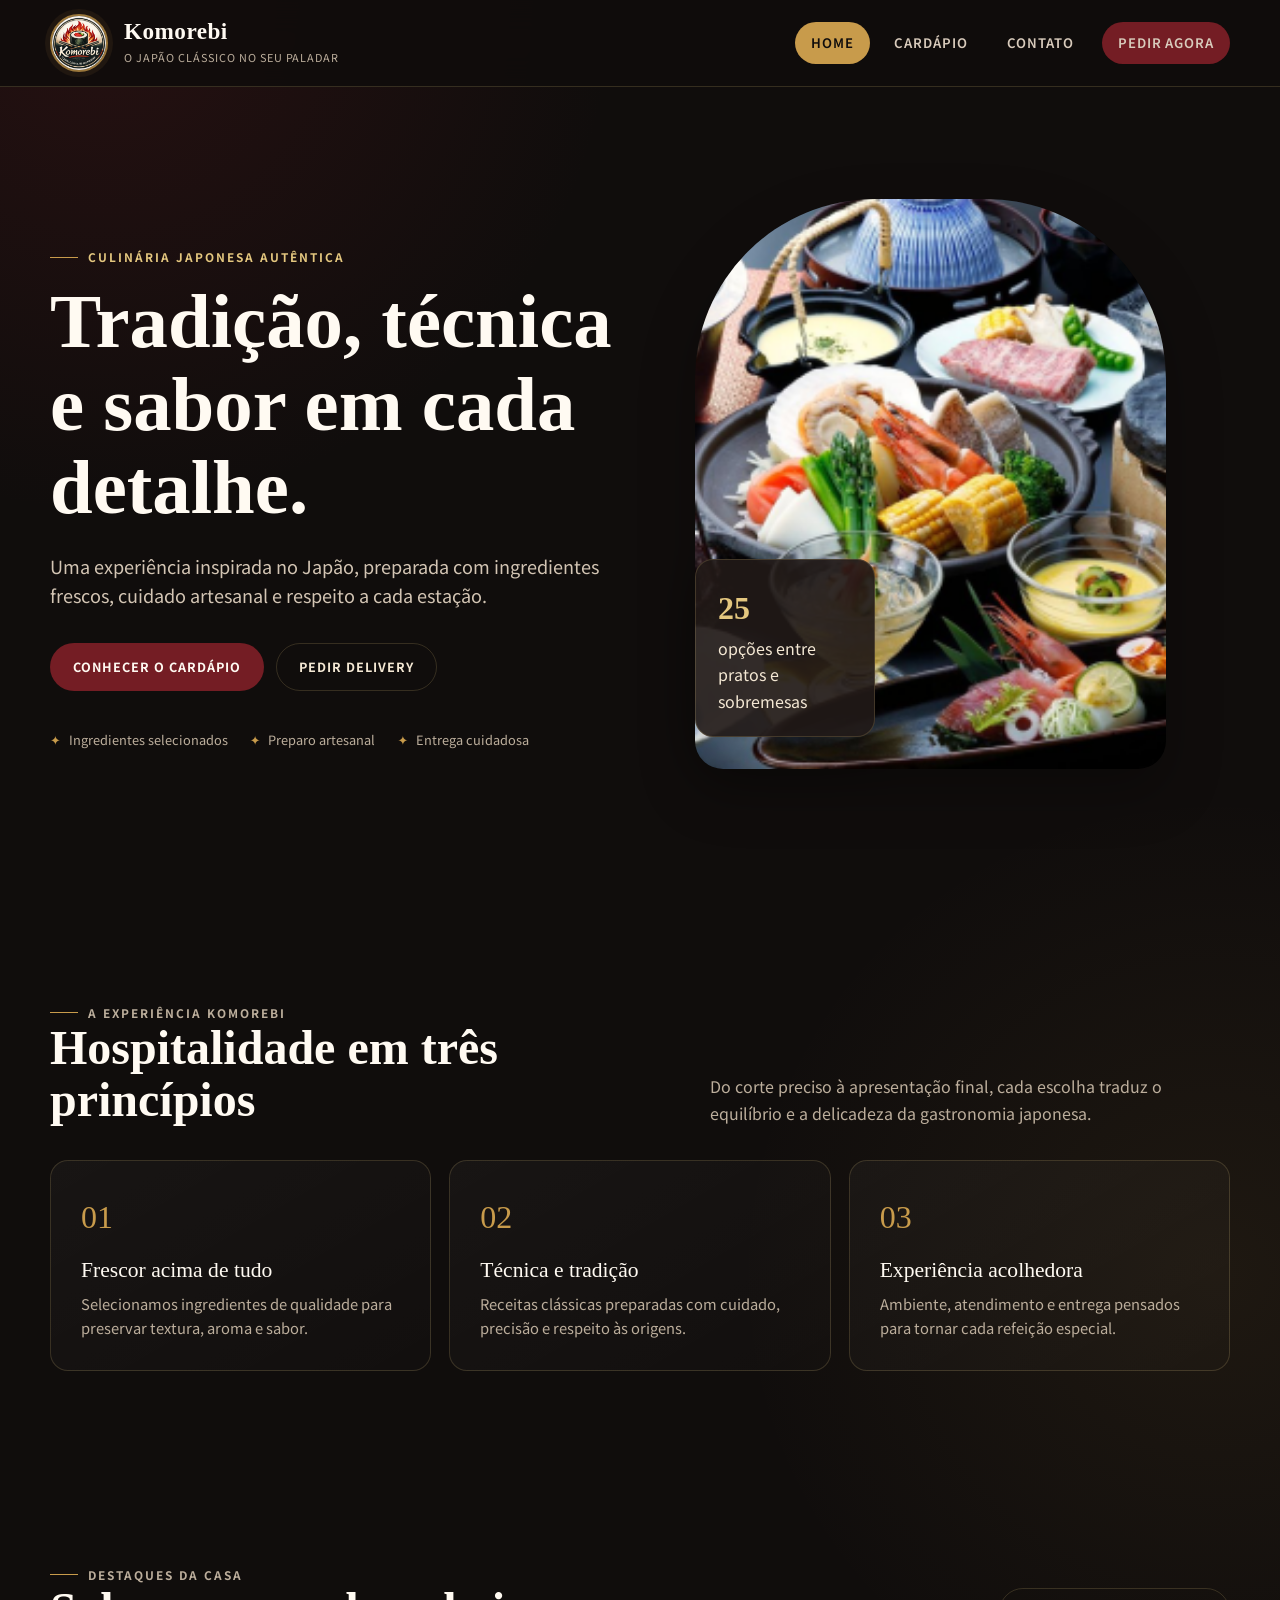
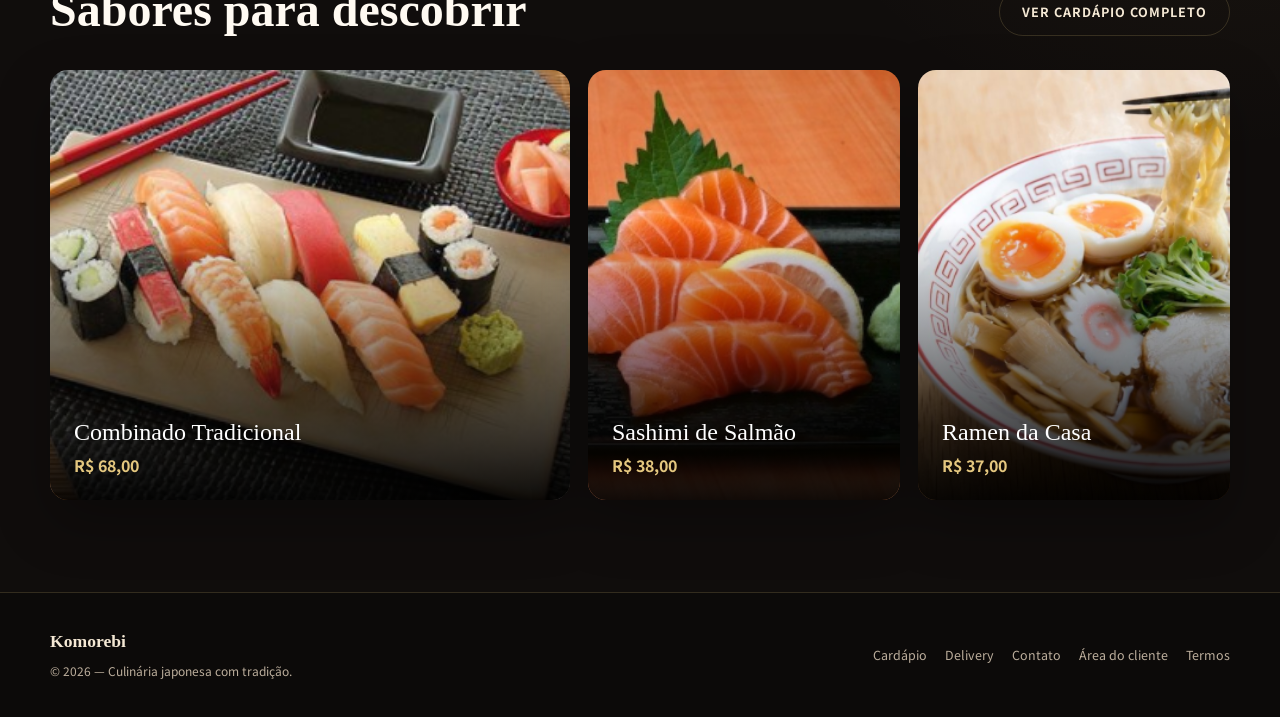
==== index.html @ c45d0b10 "update" ====
<!DOCTYPE html>
<html lang="pt-br">
<head>
  <meta charset="utf-8">
  <meta name="viewport" content="width=device-width, initial-scale=1">
  <meta http-equiv="refresh" content="0; url=template/index.html">
  <title>Komorebi | Restaurante Japonês</title>
  <link rel="canonical" href="template/index.html">
  <script>window.location.replace("template/index.html");</script>
</head>
<body>
  <p>Abrindo o site Komorebi… <a href="template/index.html">clique aqui caso não abra automaticamente</a>.</p>
</body>
</html>
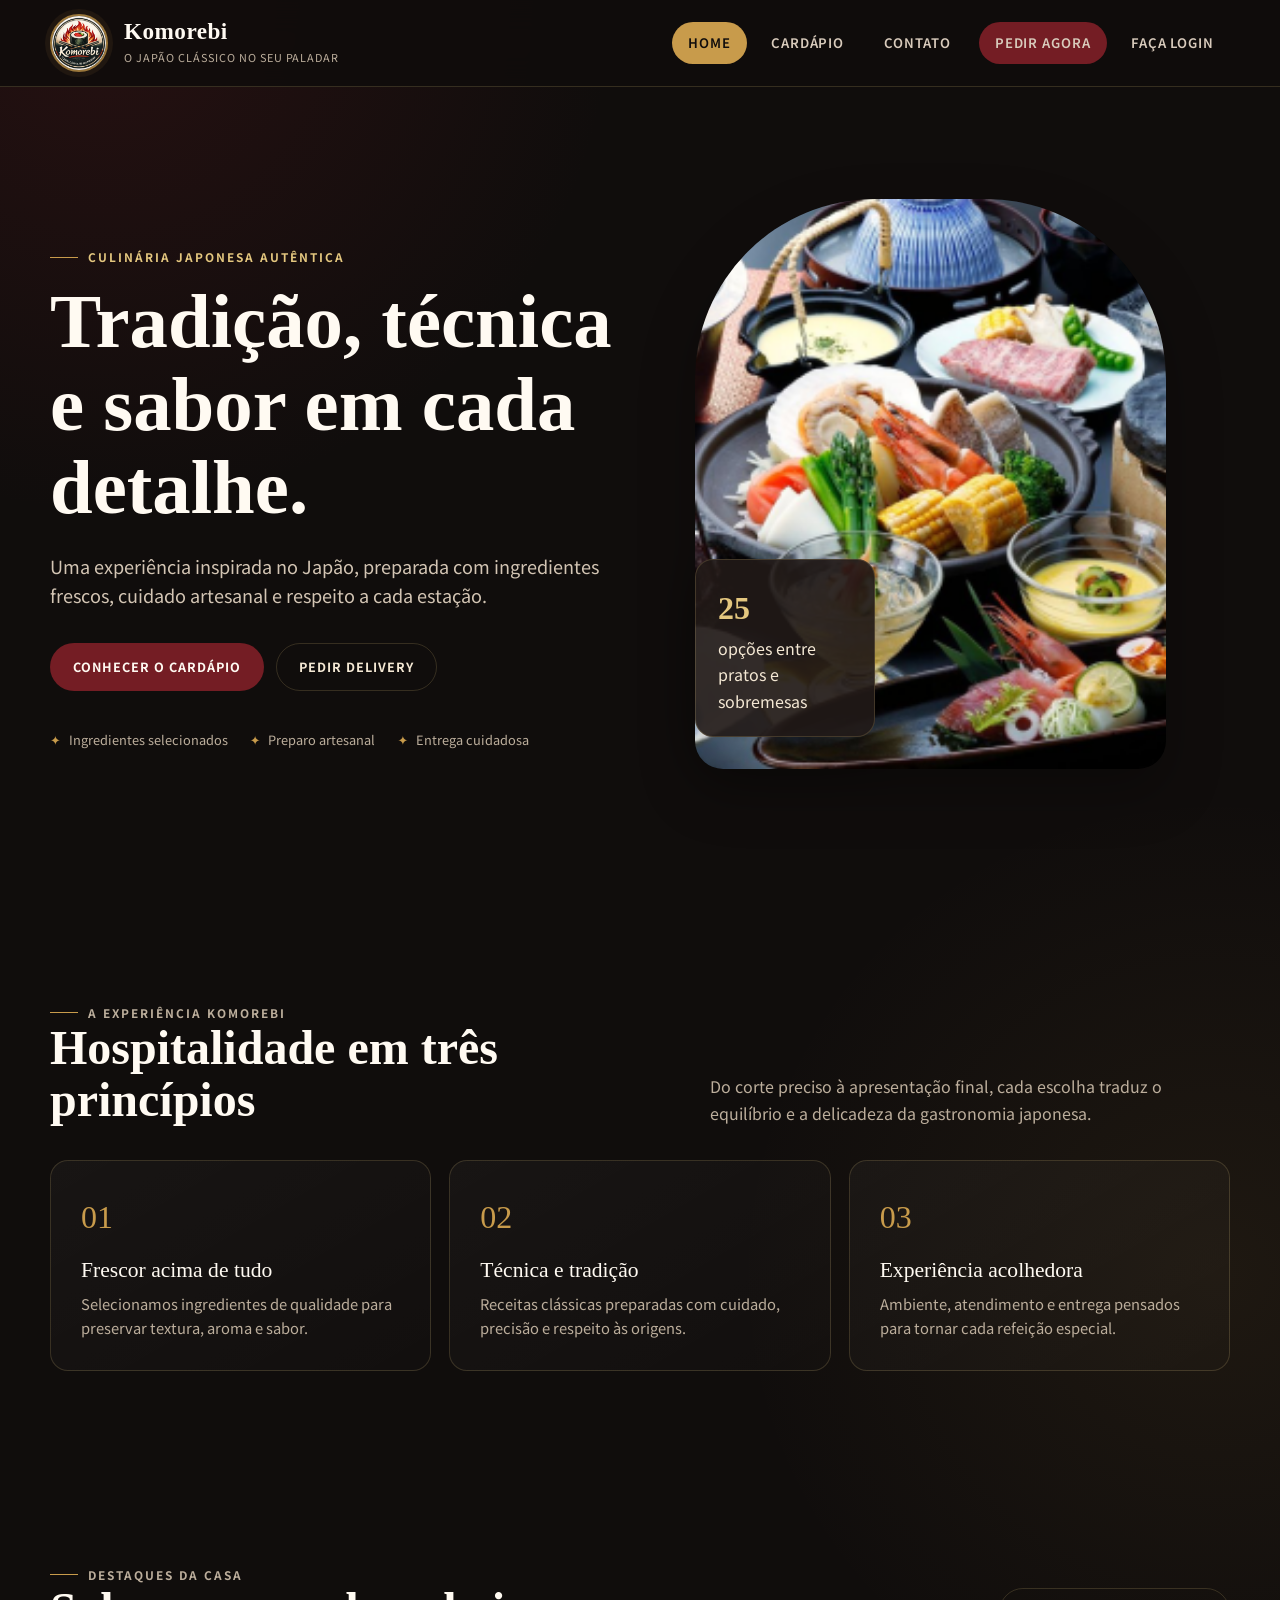
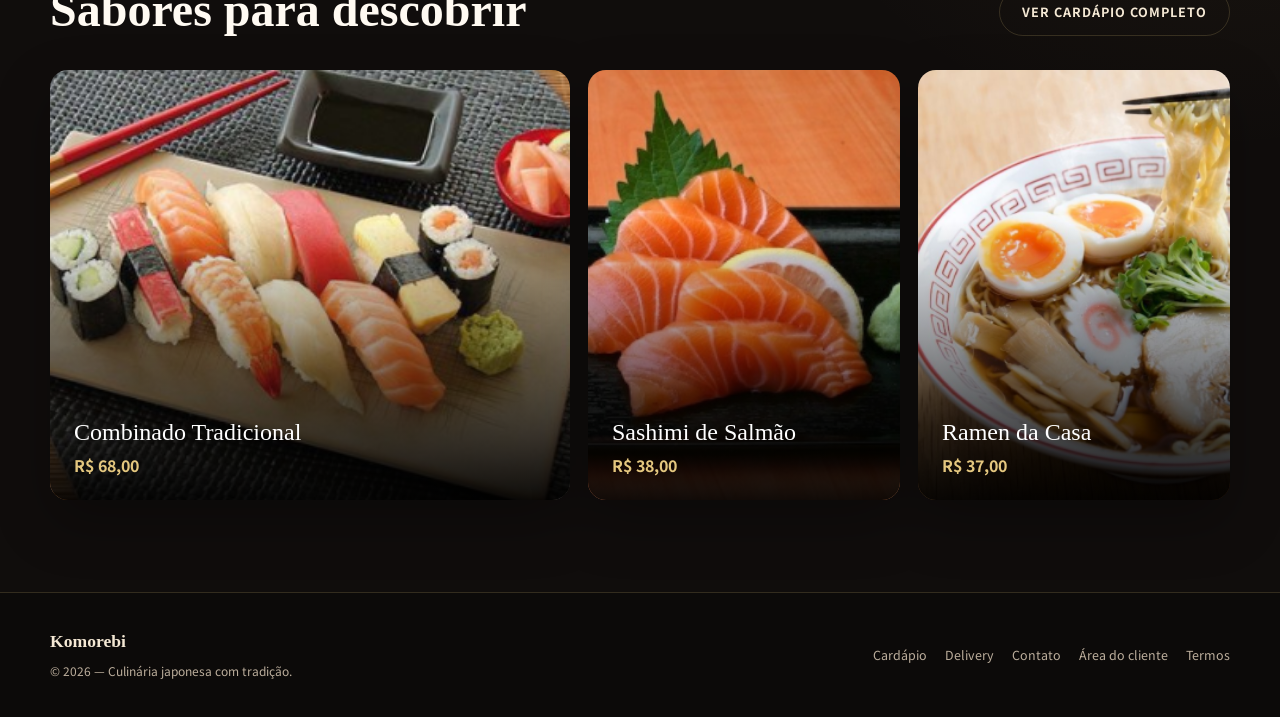
==== commit 31506e7a: "melhoria" ====
--- a/index.html
+++ b/index.html
@@ -3,12 +3,85 @@
 <head>
   <meta charset="utf-8">
   <meta name="viewport" content="width=device-width, initial-scale=1">
-  <meta http-equiv="refresh" content="0; url=template/index.html">
+  <meta name="description" content="Komorebi: culinária japonesa clássica, ingredientes frescos e uma experiência acolhedora.">
   <title>Komorebi | Restaurante Japonês</title>
-  <link rel="canonical" href="template/index.html">
-  <script>window.location.replace("template/index.html");</script>
+  <link rel="icon" href="static/img/logo.png" type="image/png">
+  <link rel="preconnect" href="https://fonts.googleapis.com">
+  <link rel="preconnect" href="https://fonts.gstatic.com" crossorigin>
+  <link href="https://cdn.jsdelivr.net/npm/bootstrap@5.3.8/dist/css/bootstrap.min.css" rel="stylesheet">
+  <link href="https://fonts.googleapis.com/css2?family=Noto+Sans+JP:wght@300;400;500;700&display=swap" rel="stylesheet">
+  <link href="static/css/theme.css?v=8" rel="stylesheet">
 </head>
 <body>
-  <p>Abrindo o site Komorebi… <a href="template/index.html">clique aqui caso não abra automaticamente</a>.</p>
+  <header class="site-header">
+    <nav class="navbar navbar-expand-lg" aria-label="Navegação principal">
+      <div class="container-fluid">
+        <a class="navbar-brand d-flex align-items-center" href="index.html">
+          <img class="brand-logo" src="static/img/logo.png" alt="Logo Komorebi">
+          <span class="ms-3"><span class="brand-title d-block">Komorebi</span><span class="brand-sub d-block">O Japão clássico no seu paladar</span></span>
+        </a>
+        <button class="navbar-toggler" type="button" data-bs-toggle="collapse" data-bs-target="#navbarNav" aria-controls="navbarNav" aria-expanded="false" aria-label="Abrir menu"><span class="navbar-toggler-icon"></span></button>
+        <div class="collapse navbar-collapse" id="navbarNav">
+          <ul class="navbar-nav ms-auto">
+            <li class="nav-item"><a class="nav-link active" href="index.html">Home</a></li>
+            <li class="nav-item"><a class="nav-link" href="template/cardapio.html">Cardápio</a></li>
+            <li class="nav-item"><a class="nav-link" href="template/contato.html">Contato</a></li>
+            <li class="nav-item"><a class="nav-link nav-order" href="template/delivery.html">Pedir agora</a></li>
+          <li class="nav-item"><a class="nav-link" href="template/login_cliente.html">Faça Login</a></li></ul>
+        </div>
+      </div>
+    </nav>
+  </header>
+
+  <main>
+    <section class="hero container-narrow">
+      <div class="hero-copy">
+        <p class="eyebrow">Culinária japonesa autêntica</p>
+        <h1 class="display-title">Tradição, técnica e sabor em cada detalhe.</h1>
+        <p class="lead-copy">Uma experiência inspirada no Japão, preparada com ingredientes frescos, cuidado artesanal e respeito a cada estação.</p>
+        <div class="hero-actions">
+          <a class="btn-brand" href="template/cardapio.html">Conhecer o cardápio</a>
+          <a class="btn-ghost" href="template/delivery.html">Pedir delivery</a>
+        </div>
+        <div class="hero-proof"><span>Ingredientes selecionados</span><span>Preparo artesanal</span><span>Entrega cuidadosa</span></div>
+      </div>
+      <div class="hero-visual">
+        <img class="hero-main-image" src="static/img/CARDAPIO4.png" alt="Seleção especial da culinária japonesa Komorebi">
+        <div class="hero-badge"><strong>25</strong> opções entre pratos e sobremesas</div>
+      </div>
+    </section>
+
+    <section class="section-block">
+      <div class="container-narrow">
+        <div class="section-intro">
+          <div><p class="eyebrow">A experiência Komorebi</p><h2 class="section-heading">Hospitalidade em três princípios</h2></div>
+          <p>Do corte preciso à apresentação final, cada escolha traduz o equilíbrio e a delicadeza da gastronomia japonesa.</p>
+        </div>
+        <div class="feature-grid">
+          <article class="feature-card"><span class="feature-number">01</span><h3>Frescor acima de tudo</h3><p>Selecionamos ingredientes de qualidade para preservar textura, aroma e sabor.</p></article>
+          <article class="feature-card"><span class="feature-number">02</span><h3>Técnica e tradição</h3><p>Receitas clássicas preparadas com cuidado, precisão e respeito às origens.</p></article>
+          <article class="feature-card"><span class="feature-number">03</span><h3>Experiência acolhedora</h3><p>Ambiente, atendimento e entrega pensados para tornar cada refeição especial.</p></article>
+        </div>
+      </div>
+    </section>
+
+    <section class="section-block">
+      <div class="container-narrow">
+        <div class="section-intro">
+          <div><p class="eyebrow">Destaques da casa</p><h2 class="section-heading">Sabores para descobrir</h2></div>
+          <a class="btn-ghost" href="template/cardapio.html">Ver cardápio completo</a>
+        </div>
+        <div class="dish-preview-grid">
+          <article class="dish-preview"><img src="static/img/CARDAPIO3.png" alt="Combinado tradicional"><div class="dish-preview-info"><h3>Combinado Tradicional</h3><span>R$ 68,00</span></div></article>
+          <article class="dish-preview"><img src="static/img/CARDAPIO5.png" alt="Sashimi de salmão"><div class="dish-preview-info"><h3>Sashimi de Salmão</h3><span>R$ 38,00</span></div></article>
+          <article class="dish-preview"><img src="static/img/CARDAPIO9.png" alt="Ramen da casa"><div class="dish-preview-info"><h3>Ramen da Casa</h3><span>R$ 37,00</span></div></article>
+        </div>
+      </div>
+    </section>
+  </main>
+
+  <footer class="site-footer"><div class="footer-inner"><div class="footer-brand"><strong>Komorebi</strong><span>© <span data-current-year></span> — Culinária japonesa com tradição.</span></div><div class="footer-links"><a href="template/cardapio.html">Cardápio</a><a href="template/delivery.html">Delivery</a><a href="template/contato.html">Contato</a><a href="template/login_cliente.html">Área do cliente</a><a href="template/termos.html">Termos</a></div></div></footer>
+  <script src="https://cdn.jsdelivr.net/npm/bootstrap@5.3.8/dist/js/bootstrap.bundle.min.js"></script>
+  <script src="static/js/site.js?v=5"></script>
 </body>
 </html>
--- a/static/css/theme.css
+++ b/static/css/theme.css
@@ -0,0 +1,25 @@
+:root{--ink:#100d0c;--ink-soft:#191412;--surface:#211a17;--surface-2:#2a211d;--wine:#741d24;--gold:#c89b4b;--gold-light:#e4c77f;--cream:#f4e8d4;--muted:#bcae9c;--white:#fffaf2;--line:rgba(228,199,127,.18);--shadow:0 22px 55px rgba(0,0,0,.28);--radius:18px}
+*{box-sizing:border-box}html{scroll-behavior:smooth}body{min-height:100vh;margin:0;overflow-x:hidden;color:var(--cream)!important;background:radial-gradient(circle at 8% 0%,rgba(116,29,36,.22),transparent 32rem),radial-gradient(circle at 95% 55%,rgba(200,155,75,.08),transparent 30rem),var(--ink)!important;font-family:"Noto Sans JP",system-ui,sans-serif!important;line-height:1.65}body::before{position:fixed;inset:0;z-index:-1;content:"";opacity:.16;pointer-events:none;background-image:linear-gradient(rgba(255,255,255,.018) 1px,transparent 1px),linear-gradient(90deg,rgba(255,255,255,.018) 1px,transparent 1px);background-size:32px 32px}a{color:inherit}img{max-width:100%}
+.site-header{position:sticky;top:0;z-index:1000;background:rgba(16,13,12,.9)!important;border-bottom:1px solid var(--line);backdrop-filter:blur(16px)}.site-header .navbar{min-height:86px;padding:8px 0;background:transparent!important}.site-header .container-fluid{width:min(1180px,calc(100% - 32px));margin:0 auto;padding-inline:0!important}.navbar-brand{color:var(--white)!important;text-decoration:none}.brand-logo{width:58px!important;height:58px!important;object-fit:cover;border-radius:50%;border:2px solid rgba(200,155,75,.75);box-shadow:0 0 0 5px rgba(200,155,75,.08)}.brand-title{color:var(--white)!important;font-family:Georgia,serif;font-size:1.45rem!important;font-weight:700!important;line-height:1.05;letter-spacing:.02em}.brand-sub{margin-top:5px;color:var(--muted)!important;font-size:.68rem!important;letter-spacing:.09em;text-transform:uppercase}.navbar-nav{gap:8px;align-items:center}.navbar .nav-link{position:relative;padding:10px 16px!important;color:#d8cbbc!important;font-size:.82rem!important;font-weight:600!important;letter-spacing:.07em;text-transform:uppercase;border-radius:999px;transition:.2s ease}.navbar .nav-link:hover{color:var(--white)!important;background:rgba(255,255,255,.06)}.navbar .nav-link.active{color:var(--ink)!important;background:var(--gold)!important}.nav-order{margin-left:4px;color:var(--white)!important;background:var(--wine)!important}.nav-order:hover{background:#8f2830!important}.navbar-toggler{padding:8px;border:1px solid var(--line)!important;background:var(--cream)!important;box-shadow:none!important}
+.container-narrow{width:min(1180px,calc(100% - 32px));margin-inline:auto}.eyebrow{display:inline-flex;align-items:center;gap:10px;margin:0 0 14px;color:var(--gold-light);font-size:.74rem;font-weight:700;letter-spacing:.17em;text-transform:uppercase}.eyebrow::before{width:28px;height:1px;content:"";background:var(--gold)}.display-title,.page-title,.section-heading{margin:0;color:var(--white)!important;font-family:Georgia,"Times New Roman",serif;font-weight:600;line-height:1.08}.display-title{max-width:760px;font-size:clamp(2.7rem,6vw,5.4rem)}.page-title{padding:0!important;font-size:clamp(2.35rem,5vw,4.4rem)!important;background:none!important}.section-heading{font-size:clamp(1.9rem,4vw,3rem)}.lead-copy{max-width:660px;margin:22px 0 0;color:#d3c5b4;font-size:clamp(1rem,1.5vw,1.13rem)}
+.hero{position:relative;display:grid;grid-template-columns:1.03fr .97fr;align-items:center;gap:clamp(32px,6vw,80px);min-height:calc(100vh - 86px);padding-block:72px}.hero-actions{display:flex;flex-wrap:wrap;gap:12px;margin-top:32px}.hero-proof{display:flex;flex-wrap:wrap;gap:22px;margin-top:38px;color:var(--muted);font-size:.8rem}.hero-proof span{display:flex;align-items:center;gap:8px}.hero-proof span::before{color:var(--gold);content:"✦"}.hero-visual{position:relative;min-height:590px}.hero-main-image{width:88%;height:570px;margin-left:auto;object-fit:cover;border-radius:180px 180px 28px 28px;box-shadow:var(--shadow)}.hero-badge{position:absolute;left:0;bottom:52px;width:180px;padding:22px;border:1px solid var(--line);border-radius:var(--radius);color:var(--cream);background:rgba(33,26,23,.92);box-shadow:var(--shadow)}.hero-badge strong{display:block;color:var(--gold-light);font-family:Georgia,serif;font-size:2rem}
+.btn-brand,.btn-ghost,.btn-primary,.btn-send,.btn-register-submit,.btn-checkout{display:inline-flex!important;align-items:center;justify-content:center;min-height:48px;padding:12px 22px!important;border:1px solid transparent!important;border-radius:999px!important;font-size:.79rem!important;font-weight:700!important;letter-spacing:.08em;text-decoration:none!important;text-transform:uppercase;transition:transform .2s ease,background .2s ease,border-color .2s ease}.btn-brand,.btn-primary,.btn-send,.btn-register-submit,.btn-checkout{color:var(--white)!important;background:var(--wine)!important}.btn-brand:hover,.btn-primary:hover,.btn-send:hover,.btn-register-submit:hover,.btn-checkout:hover{color:var(--white)!important;background:#922a33!important;transform:translateY(-2px)}.btn-ghost{color:var(--cream)!important;border-color:var(--line)!important;background:transparent!important}.btn-ghost:hover{border-color:var(--gold)!important;background:rgba(200,155,75,.08)!important;transform:translateY(-2px)}
+.section-block{padding-block:92px}.section-intro{display:flex;align-items:end;justify-content:space-between;gap:24px;margin-bottom:34px}.section-intro p{max-width:520px;margin:0;color:var(--muted)}.feature-grid{display:grid;grid-template-columns:repeat(3,1fr);gap:18px}.feature-card{padding:30px;border:1px solid var(--line);border-radius:var(--radius);background:linear-gradient(150deg,rgba(255,255,255,.035),rgba(255,255,255,.012))}.feature-number{color:var(--gold);font-family:Georgia,serif;font-size:2rem}.feature-card h3{margin:14px 0 8px;color:var(--white);font-family:Georgia,serif;font-size:1.35rem}.feature-card p{margin:0;color:var(--muted);font-size:.92rem}.dish-preview-grid{display:grid;grid-template-columns:1.25fr .75fr .75fr;gap:18px}.dish-preview{position:relative;min-height:430px;overflow:hidden;border-radius:var(--radius);box-shadow:var(--shadow)}.dish-preview img{width:100%;height:100%;object-fit:cover;transition:transform .5s ease}.dish-preview:hover img{transform:scale(1.04)}.dish-preview::after{position:absolute;inset:35% 0 0;content:"";background:linear-gradient(transparent,rgba(0,0,0,.92))}.dish-preview-info{position:absolute;right:24px;bottom:22px;left:24px;z-index:1}.dish-preview-info h3{margin:0 0 5px;color:#fff;font-family:Georgia,serif;font-size:1.5rem}.dish-preview-info span{color:var(--gold-light);font-weight:700}
+.page-hero{padding:82px 0 56px;text-align:center}.page-hero .eyebrow{justify-content:center}.page-hero .eyebrow::after{width:28px;height:1px;content:"";background:var(--gold)}.page-hero .lead-copy{margin-inline:auto}.menu-page{width:min(1180px,calc(100% - 32px))!important;max-width:none!important;padding:0 0 100px!important}.menu-grid{display:grid!important;grid-template-columns:repeat(3,minmax(0,1fr))!important;gap:24px!important}.menu-grid .card{height:100%;overflow:hidden;border:1px solid var(--line)!important;border-radius:var(--radius)!important;color:var(--cream)!important;background:var(--surface)!important;box-shadow:none!important;transition:transform .25s ease,border-color .25s ease,box-shadow .25s ease}.menu-grid .card:hover{border-color:rgba(200,155,75,.52)!important;box-shadow:var(--shadow)!important;transform:translateY(-6px)}.menu-grid .card-img-top{height:238px!important;object-fit:cover!important}.menu-grid .card-body{display:flex;flex-direction:column;align-items:flex-start;padding:24px!important}.menu-grid .card-title{margin-bottom:10px;color:var(--white)!important;font-family:Georgia,serif;font-size:1.35rem!important}.menu-grid .card-text{flex:1;margin-bottom:20px!important;color:var(--muted)!important;font-size:.89rem}.price{display:block;margin-top:14px;color:var(--gold-light);font-size:1.12rem;font-weight:700}.menu-grid .btn{width:100%}
+.contact-layout{display:grid;grid-template-columns:.84fr 1.16fr;gap:28px;padding-bottom:100px}.contact-panel,.form-panel,.checkout-panel,.register-card{border:1px solid var(--line);border-radius:var(--radius);background:rgba(33,26,23,.83);box-shadow:var(--shadow)}.contact-panel,.form-panel{padding:clamp(26px,4vw,44px)}.contact-list{display:grid}.contact-item{padding:22px 0;border-bottom:1px solid var(--line)}.contact-item:last-child{border-bottom:0}.contact-item small{display:block;margin-bottom:6px;color:var(--gold);font-size:.7rem;font-weight:700;letter-spacing:.12em;text-transform:uppercase}.contact-item p,.contact-item a{margin:0;color:var(--cream);text-decoration:none}.contact-item a:hover{color:var(--gold-light)}.panel-title{margin:0 0 8px;color:var(--white);font-family:Georgia,serif;font-size:2rem}.panel-copy{margin:0 0 28px;color:var(--muted)}
+.field-grid{display:grid;grid-template-columns:repeat(2,minmax(0,1fr));gap:18px}.field-full{grid-column:1/-1}.form-label,.form-label-contact{display:block;margin-bottom:8px;color:var(--cream)!important;font-size:.78rem;font-weight:600}.form-control,.form-control-contact,.form-control-delivery,.form-control-register,select,textarea{width:100%;min-height:50px;padding:12px 15px!important;color:var(--cream)!important;border:1px solid rgba(244,232,212,.14)!important;border-radius:11px!important;outline:0;background:rgba(16,13,12,.72)!important;box-shadow:none!important}select option{color:var(--cream);background:var(--ink)}textarea{min-height:140px;resize:vertical}.form-control:focus,.form-control-contact:focus,.form-control-delivery:focus,.form-control-register:focus,select:focus,textarea:focus{border-color:var(--gold)!important;box-shadow:0 0 0 3px rgba(200,155,75,.1)!important}::placeholder{color:#7e7368!important;opacity:1}.form-note,.form-disclaimer{margin:16px 0 22px;color:var(--muted)!important;font-size:.78rem}.form-feedback{display:none;margin-top:14px;padding:12px 14px;border-radius:10px;color:#dff2df;background:rgba(65,137,75,.18)}.form-feedback.show{display:block}
+.delivery-top{padding:54px 0 26px}.restaurant-bar{display:flex;align-items:center;justify-content:space-between;gap:24px;padding:26px 30px;border:1px solid var(--line);border-radius:var(--radius);background:var(--surface)}.restaurant-bar h1{margin:0;color:var(--white);font-family:Georgia,serif;font-size:clamp(1.8rem,4vw,2.7rem)}.restaurant-bar p{margin:6px 0 0;color:var(--muted)}.open-badge{display:inline-flex;align-items:center;gap:8px;color:#9bd3a2;font-size:.79rem;font-weight:700}.open-badge::before{width:8px;height:8px;content:"";border-radius:50%;background:#67bd72;box-shadow:0 0 0 5px rgba(103,189,114,.12)}.cart-pill{min-width:130px;padding:12px 18px;color:var(--white);border:1px solid var(--line);border-radius:999px;text-align:center;background:rgba(255,255,255,.035)}.service-grid{display:grid;grid-template-columns:repeat(2,1fr);gap:14px;margin:18px 0}.service-card{display:flex;align-items:center;gap:14px;padding:18px 20px;border:1px solid var(--line);border-radius:14px;background:rgba(33,26,23,.72)}.service-icon{display:grid;place-items:center;width:42px;height:42px;border-radius:50%;color:var(--gold-light);background:rgba(200,155,75,.12)}.service-card strong{display:block;color:var(--white)}.service-card span{color:var(--muted);font-size:.8rem}.search-box{display:flex;gap:10px;margin:20px 0 12px}.search-box input{min-height:52px}.category-tabs{display:flex;gap:9px;overflow-x:auto;padding:0 0 18px;scrollbar-width:thin}.category-tabs a{flex:0 0 auto;padding:9px 15px;color:var(--muted);border:1px solid var(--line);border-radius:999px;font-size:.72rem;font-weight:700;text-decoration:none;text-transform:uppercase}.category-tabs a:hover,.category-tabs a.active{color:var(--ink);border-color:var(--gold);background:var(--gold)}.delivery-content{display:grid;grid-template-columns:1fr 350px;align-items:start;gap:28px;padding:25px 0 100px}.product-section+.product-section{margin-top:48px}.product-section h2{margin:0 0 18px;color:var(--white);font-family:Georgia,serif;font-size:1.8rem}.product-list{display:grid;grid-template-columns:repeat(2,minmax(0,1fr));gap:16px}.product-item{display:grid;grid-template-columns:118px 1fr;min-height:140px;overflow:hidden;border:1px solid var(--line);border-radius:14px;background:var(--surface);transition:.2s ease}.product-item:hover{border-color:rgba(200,155,75,.5);transform:translateY(-3px)}.product-item img{width:118px;height:100%;object-fit:cover}.product-copy{display:flex;flex-direction:column;align-items:flex-start;padding:16px}.product-copy h3{margin:0 0 6px;color:var(--white);font-size:.96rem}.product-copy p{flex:1;margin:0 0 9px;color:var(--muted);font-size:.76rem;line-height:1.45}.product-price{color:var(--gold-light)!important;font-weight:700}.add-item{align-self:end;width:34px;height:34px;margin-top:-35px;color:var(--white);border:0;border-radius:50%;background:var(--wine)}.order-summary{position:sticky;top:112px;padding:26px;border:1px solid var(--line);border-radius:var(--radius);background:var(--surface);box-shadow:var(--shadow)}.order-summary h2{margin:0 0 8px;color:var(--white);font-family:Georgia,serif;font-size:1.65rem}.order-empty{padding:26px 0;color:var(--muted);text-align:center;border-block:1px solid var(--line)}.summary-row{display:flex;justify-content:space-between;gap:15px;padding:14px 0;color:var(--muted)}.summary-row strong{color:var(--white)}.checkout-panel{margin-top:28px;padding:clamp(25px,4vw,42px)}
+.register-page{display:grid;place-items:center;min-height:calc(100vh - 86px);padding:64px 16px 90px}.register-card{display:grid;grid-template-columns:1fr .88fr;width:min(1040px,100%);overflow:hidden}.register-form-side{padding:clamp(30px,5vw,62px)}.register-image-side{position:relative;min-height:620px}.register-image-side::after{position:absolute;inset:0;content:"";background:linear-gradient(180deg,transparent 35%,rgba(0,0,0,.82))}.register-image-side img{width:100%;height:100%;object-fit:cover}.image-caption{position:absolute;right:32px;bottom:28px;left:32px;z-index:1}.image-caption h2{color:#fff;font-family:Georgia,serif;font-size:2rem}.image-caption p{margin:0;color:#d8cbbc}.register-mark{width:64px;height:64px;margin-bottom:20px;object-fit:cover;border:2px solid var(--gold);border-radius:50%}.register-title{margin:0;color:var(--white);font-family:Georgia,serif;font-size:2.5rem}.register-subtitle{margin:9px 0 28px;color:var(--muted)}.register-form{display:grid;gap:16px}.register-login-link,.register-footer-text{color:var(--muted);font-size:.8rem}.link-login,.footer-link{color:var(--gold-light)}
+.site-footer{margin-top:0!important;padding:34px 0!important;color:var(--muted)!important;border-top:1px solid var(--line)!important;background:#0c0a09!important}.footer-inner{display:flex;align-items:center;justify-content:space-between;gap:24px;width:min(1180px,calc(100% - 32px));margin:0 auto}.footer-brand strong{display:block;color:var(--cream);font-family:Georgia,serif;font-size:1.1rem}.footer-brand span{font-size:.75rem}.footer-links{display:flex;flex-wrap:wrap;gap:18px}.footer-links a{color:var(--muted)!important;font-size:.78rem;text-decoration:none!important}.footer-links a:hover{color:var(--gold-light)!important}
+@media(max-width:991px){.navbar-nav{align-items:stretch;padding:16px 0 8px}.navbar .nav-link{text-align:center}.hero{grid-template-columns:1fr;min-height:auto;padding-block:64px 80px}.hero-copy{text-align:center}.hero-copy .eyebrow{justify-content:center}.hero-copy .lead-copy{margin-inline:auto}.hero-actions,.hero-proof{justify-content:center}.hero-visual{min-height:500px}.hero-main-image{width:94%;height:490px}.menu-grid{grid-template-columns:repeat(2,minmax(0,1fr))!important}.dish-preview-grid{grid-template-columns:1fr 1fr}.dish-preview:first-child{grid-column:1/-1}.contact-layout,.delivery-content{grid-template-columns:1fr}.order-summary{position:static}}
+@media(max-width:767px){.brand-logo{width:49px!important;height:49px!important}.brand-sub{display:none}.section-block{padding-block:68px}.section-intro{align-items:flex-start;flex-direction:column}.feature-grid,.dish-preview-grid,.menu-grid,.product-list,.field-grid{grid-template-columns:1fr!important}.dish-preview:first-child{grid-column:auto}.dish-preview{min-height:360px}.page-hero{padding:58px 0 38px}.menu-grid .card-img-top{height:220px!important}.restaurant-bar{align-items:flex-start;flex-direction:column;padding:24px}.service-grid{grid-template-columns:1fr}.register-card{grid-template-columns:1fr}.register-image-side{display:none}.footer-inner{align-items:flex-start;flex-direction:column}}
+@media(max-width:520px){.site-header .container-fluid,.container-narrow,.menu-page,.footer-inner{width:min(100% - 22px,1180px)!important}.hero{padding-top:45px}.display-title{font-size:2.55rem}.hero-visual{min-height:395px}.hero-main-image{height:385px;border-radius:100px 100px 22px 22px}.hero-badge{left:2px;bottom:24px;width:154px;padding:16px}.hero-actions .btn-brand,.hero-actions .btn-ghost{width:100%}.product-item{grid-template-columns:96px 1fr}.product-item img{width:96px}}
+.cart-items{padding:4px 0;border-block:1px solid var(--line)}.cart-item{display:flex;align-items:center;justify-content:space-between;gap:12px;padding:12px 0;border-bottom:1px solid rgba(228,199,127,.1)}.cart-item:last-child{border-bottom:0}.cart-item-name{color:var(--cream);font-size:.8rem;line-height:1.35}.cart-item-actions{display:flex;flex:0 0 auto;align-items:center;gap:9px}.cart-item-actions strong{color:var(--gold-light);font-size:.76rem}.remove-item{display:grid;place-items:center;width:28px;height:28px;padding:0;color:#e8b8b8;border:1px solid rgba(232,184,184,.25);border-radius:50%;font-size:1.1rem;line-height:1;background:rgba(116,29,36,.28);cursor:pointer;transition:.2s ease}.remove-item:hover,.remove-item:focus-visible{color:#fff;border-color:#b9444e;background:var(--wine);outline:0;transform:scale(1.08)}.field-error{display:block;min-height:1.2em;margin-top:6px;color:#f0a2a7;font-size:.72rem;font-weight:500}.is-invalid{border-color:#c94e58!important;box-shadow:0 0 0 3px rgba(201,78,88,.12)!important}.is-invalid:focus{border-color:#df6670!important;box-shadow:0 0 0 3px rgba(201,78,88,.18)!important}input[type="date"]{color-scheme:dark}.product-section{scroll-margin-top:120px}.menu-section{scroll-margin-top:110px}.menu-section+.menu-section{margin-top:90px}.menu-section-heading{display:flex;align-items:end;justify-content:space-between;gap:24px;margin-bottom:30px;padding-bottom:20px;border-bottom:1px solid var(--line)}.menu-section-heading p{max-width:500px;margin:0;color:var(--muted)}.menu-section-heading .eyebrow{margin-bottom:8px}.legal-content{width:min(880px,calc(100% - 32px));margin:0 auto 100px;padding:clamp(28px,5vw,56px);border:1px solid var(--line);border-radius:var(--radius);background:rgba(33,26,23,.83);box-shadow:var(--shadow)}.legal-content section+section{margin-top:34px;padding-top:30px;border-top:1px solid var(--line)}.legal-content h2{margin:0 0 12px;color:var(--white);font-family:Georgia,serif;font-size:1.45rem}.legal-content p,.legal-content li{color:var(--muted);font-size:.92rem}.legal-content ul{margin:0;padding-left:20px}.legal-updated{color:var(--gold-light)!important;font-size:.78rem!important}
+@media(max-width:767px){.menu-section-heading{align-items:flex-start;flex-direction:column}.legal-content{width:min(100% - 22px,880px);padding:25px}}
+@media(prefers-reduced-motion:reduce){*,*::before,*::after{scroll-behavior:auto!important;transition:none!important}}
+
+/* Área administrativa */
+.admin-body{display:flex;min-height:100vh;flex-direction:column}.admin-body [hidden]{display:none!important}.admin-body main{flex:1}.admin-login-wrap{display:grid;min-height:calc(100vh - 86px);place-items:center;padding:64px 16px 80px}.admin-login-card{width:min(480px,100%);padding:clamp(30px,5vw,52px);border:1px solid var(--line);border-radius:var(--radius);background:rgba(33,26,23,.9);box-shadow:var(--shadow)}.admin-login-heading{text-align:center}.admin-login-heading .register-mark{margin-inline:auto}.admin-login-heading .eyebrow{justify-content:center}.admin-login-heading .eyebrow::after{width:28px;height:1px;content:"";background:var(--gold)}.admin-login-title{margin:0;color:var(--white);font-family:Georgia,serif;font-size:clamp(2.2rem,6vw,3.2rem)}.admin-login-heading>p:last-child{margin:12px 0 28px;color:var(--muted);font-size:.9rem}.admin-login-form{display:grid;gap:18px}.password-field{position:relative}.password-field .form-control{padding-right:82px!important}.password-toggle{position:absolute;top:50%;right:13px;padding:5px;color:var(--gold-light);border:0;background:transparent;font-size:.72rem;font-weight:700;transform:translateY(-50%)}.admin-login-error{padding:11px 13px;color:#f4c6c9;border:1px solid rgba(201,78,88,.28);border-radius:10px;background:rgba(116,29,36,.24);font-size:.8rem;text-align:center}.demo-credentials{display:grid;gap:3px;margin-top:22px;padding:14px 16px;color:var(--muted);border:1px dashed rgba(200,155,75,.32);border-radius:11px;background:rgba(200,155,75,.055);font-size:.75rem}.demo-credentials strong{color:var(--gold-light)}.admin-back-link{display:block;margin-top:21px;color:var(--muted);font-size:.78rem;text-align:center;text-decoration:none}.admin-back-link:hover{color:var(--gold-light)}.admin-nav-count{display:inline-grid;min-width:22px;height:22px;margin-left:5px;place-items:center;padding-inline:5px;color:var(--cream);border-radius:999px;background:rgba(255,255,255,.1);font-size:.68rem}.navbar .nav-link.active .admin-nav-count{color:var(--ink);background:rgba(16,13,12,.16)}.navbar button.nav-link{border:0}.navbar .admin-logout{color:#e7a4a9!important}.navbar .admin-logout:hover{color:#fff!important;background:var(--wine)!important}.admin-dashboard{padding-block:58px 100px}.admin-welcome{display:flex;align-items:center;justify-content:space-between;gap:28px;padding-bottom:35px}.admin-welcome h1{margin:0;color:var(--white);font-family:Georgia,serif;font-size:clamp(2.2rem,5vw,4rem)}.admin-welcome>div>p:last-child{margin:10px 0 0;color:var(--muted)}.admin-clock{min-width:145px;padding:16px 20px;border:1px solid var(--line);border-radius:14px;background:var(--surface);text-align:right}.admin-clock span{display:block;color:var(--muted);font-size:.68rem;text-transform:uppercase}.admin-clock strong{color:var(--gold-light);font-size:1.25rem}.admin-stats{display:grid;grid-template-columns:repeat(3,1fr);gap:17px;margin-bottom:58px}.admin-stats article{display:flex;align-items:center;gap:17px;padding:24px;border:1px solid var(--line);border-radius:var(--radius);background:var(--surface)}.stat-icon{display:grid;flex:0 0 auto;width:48px;height:48px;place-items:center;color:var(--gold-light);border-radius:14px;background:rgba(200,155,75,.1);font-size:.82rem;font-weight:700}.admin-stats small{display:block;color:var(--muted);font-size:.72rem;text-transform:uppercase}.admin-stats strong{display:block;margin-top:3px;color:var(--white);font-family:Georgia,serif;font-size:1.7rem}.admin-section-heading{display:flex;align-items:end;justify-content:space-between;gap:24px;margin-bottom:24px;padding-bottom:22px;border-bottom:1px solid var(--line)}.admin-section-heading h2{margin:0;color:var(--white);font-family:Georgia,serif;font-size:2rem}.admin-search{width:min(350px,100%)}.admin-orders{display:grid;grid-template-columns:repeat(2,minmax(0,1fr));gap:18px}.admin-order-card{display:flex;flex-direction:column;padding:24px;border:1px solid var(--line);border-radius:var(--radius);background:var(--surface);transition:.2s ease}.admin-order-card:hover{border-color:rgba(200,155,75,.45);transform:translateY(-3px)}.order-card-top{display:flex;align-items:flex-start;justify-content:space-between;gap:18px}.order-number{color:var(--gold);font-size:.7rem;font-weight:700;letter-spacing:.08em;text-transform:uppercase}.order-card-top h3{margin:4px 0 0;color:var(--white);font-family:Georgia,serif;font-size:1.35rem}.order-status{flex:0 0 auto;padding:6px 10px;border-radius:999px;font-size:.65rem;font-weight:700;text-transform:uppercase}.order-status.active{color:#f0d694;background:rgba(200,155,75,.13)}.order-status.finished{color:#a8dfae;background:rgba(65,137,75,.18)}.order-meta{display:flex;gap:17px;margin:18px 0 15px;color:var(--muted);font-size:.75rem}.admin-order-card ul{flex:1;margin:0;padding:15px 0 15px 19px;color:var(--cream);border-block:1px solid var(--line);font-size:.84rem}.order-address{margin:14px 0;color:var(--muted);font-size:.76rem}.order-card-bottom{display:flex;align-items:center;justify-content:space-between;gap:16px}.order-card-bottom strong{color:var(--gold-light);font-size:1.12rem}.btn-finish-order,.btn-reopen-order{padding:9px 14px;border-radius:999px;font-size:.7rem;font-weight:700;text-transform:uppercase;transition:.2s ease}.btn-finish-order{color:var(--white);border:1px solid var(--wine);background:var(--wine)}.btn-reopen-order{color:var(--gold-light);border:1px solid rgba(200,155,75,.35);background:transparent}.btn-finish-order:hover,.btn-reopen-order:hover{color:var(--ink);border-color:var(--gold);background:var(--gold)}.admin-empty{padding:70px 20px;color:var(--muted);border:1px dashed var(--line);border-radius:var(--radius);text-align:center}.admin-empty span{display:grid;width:54px;height:54px;margin:0 auto 17px;place-items:center;color:var(--gold-light);border-radius:50%;background:rgba(200,155,75,.1);font-size:1.4rem}.admin-empty h2{color:var(--white);font-family:Georgia,serif}.admin-footer{margin-top:auto!important}
+@media(max-width:767px){.admin-welcome,.admin-section-heading{align-items:flex-start;flex-direction:column}.admin-clock{text-align:left}.admin-stats,.admin-orders{grid-template-columns:1fr}.admin-stats{margin-bottom:42px}.admin-search{width:100%}.order-card-top{align-items:flex-start}.admin-dashboard{padding-top:40px}}
+@media(max-width:420px){.order-card-bottom{align-items:flex-start;flex-direction:column}.btn-finish-order,.btn-reopen-order{width:100%}.admin-login-card{padding-inline:22px}}
+.password-field .form-control-register{padding-right:82px!important}
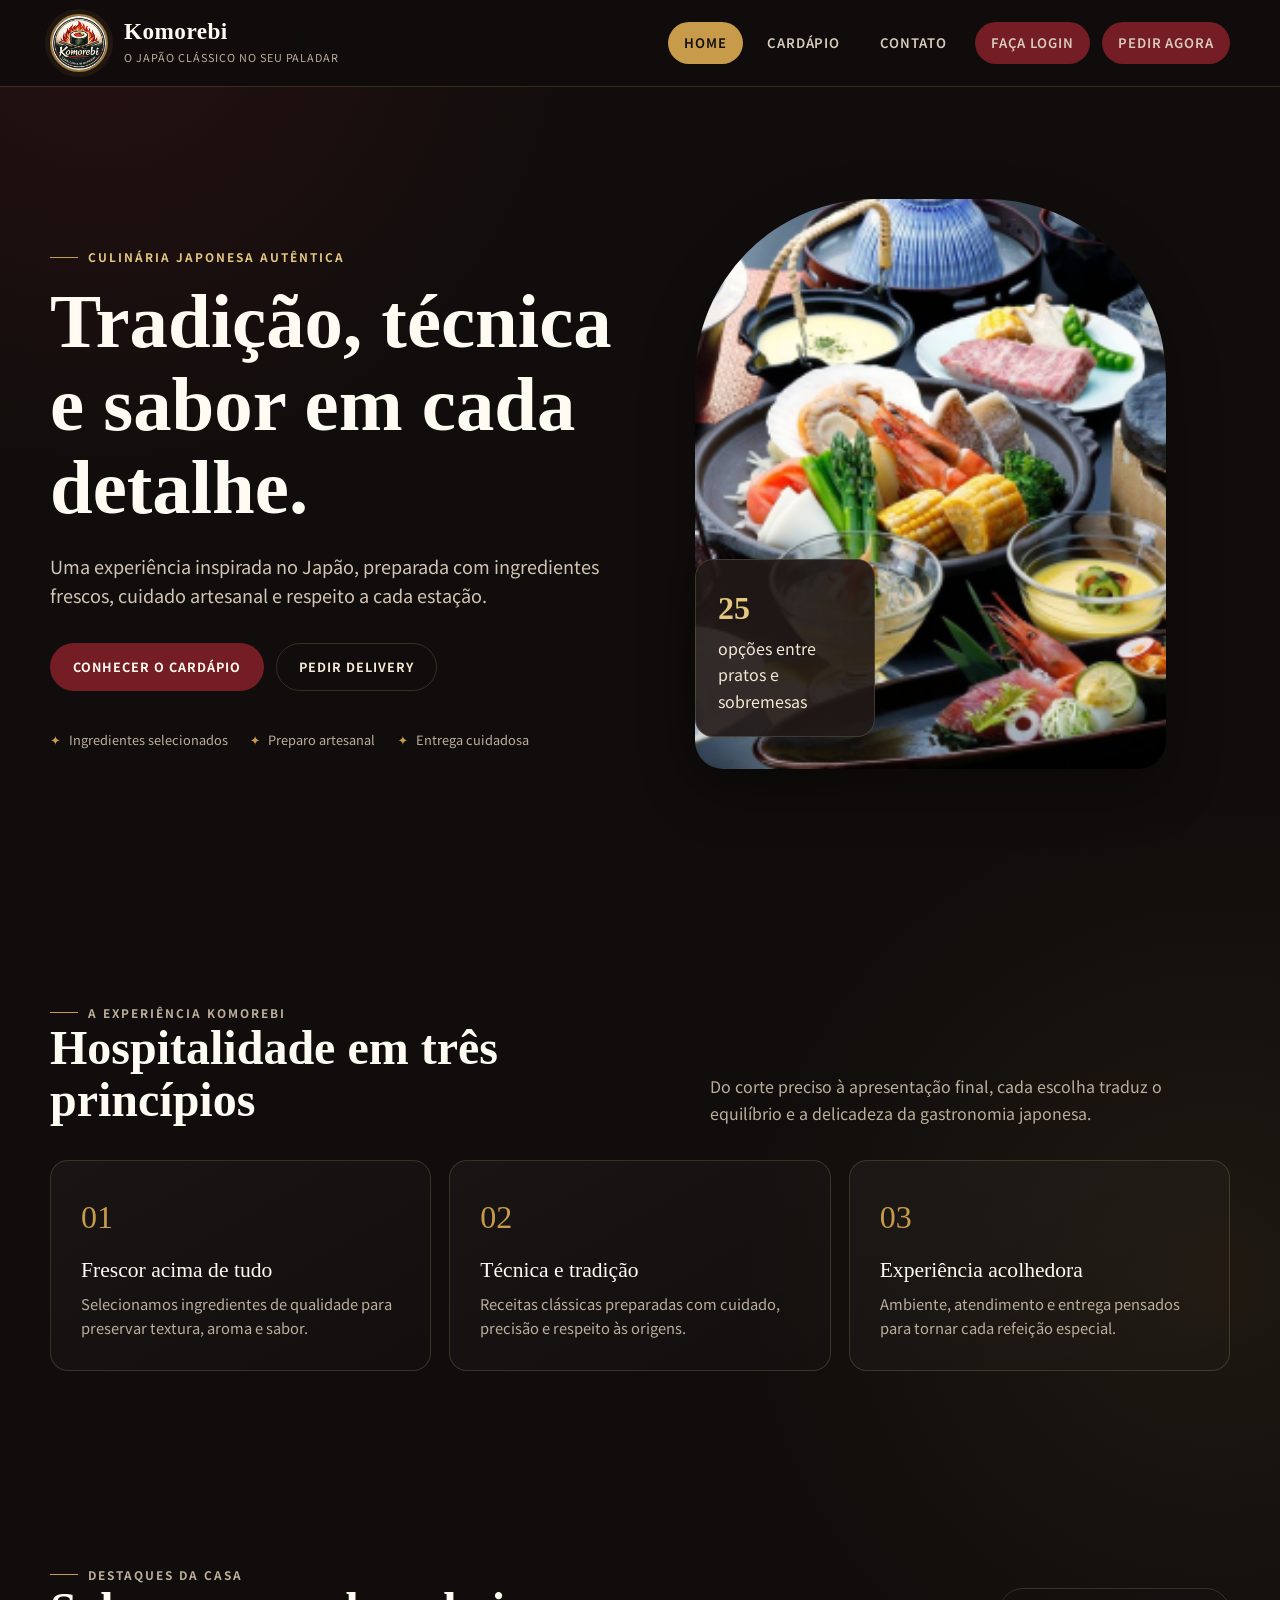
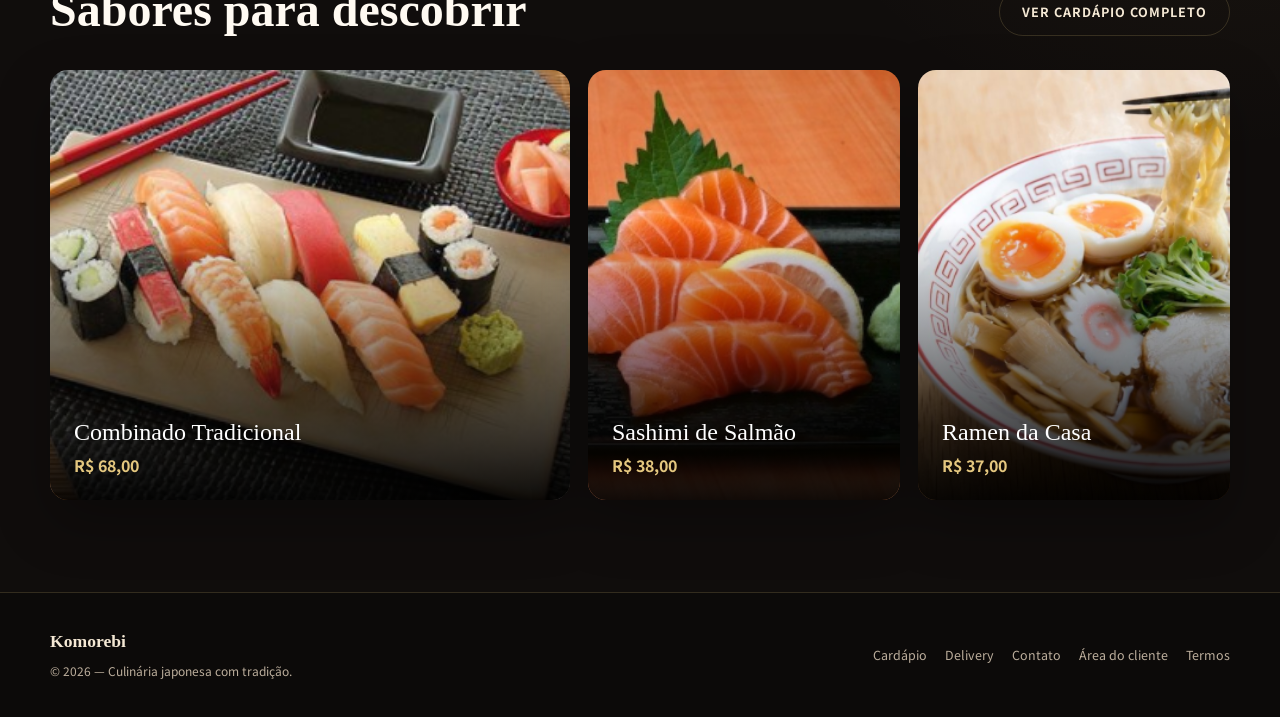
==== commit f4b08f16: "melhorias" ====
--- a/index.html
+++ b/index.html
@@ -26,8 +26,10 @@
             <li class="nav-item"><a class="nav-link active" href="index.html">Home</a></li>
             <li class="nav-item"><a class="nav-link" href="template/cardapio.html">Cardápio</a></li>
             <li class="nav-item"><a class="nav-link" href="template/contato.html">Contato</a></li>
+            
+            <li class="nav-item"><a class="nav-link nav-order" href="template/login_cliente.html">Faça Login</a></li>
             <li class="nav-item"><a class="nav-link nav-order" href="template/delivery.html">Pedir agora</a></li>
-          <li class="nav-item"><a class="nav-link" href="template/login_cliente.html">Faça Login</a></li></ul>
+          </ul>
         </div>
       </div>
     </nav>
